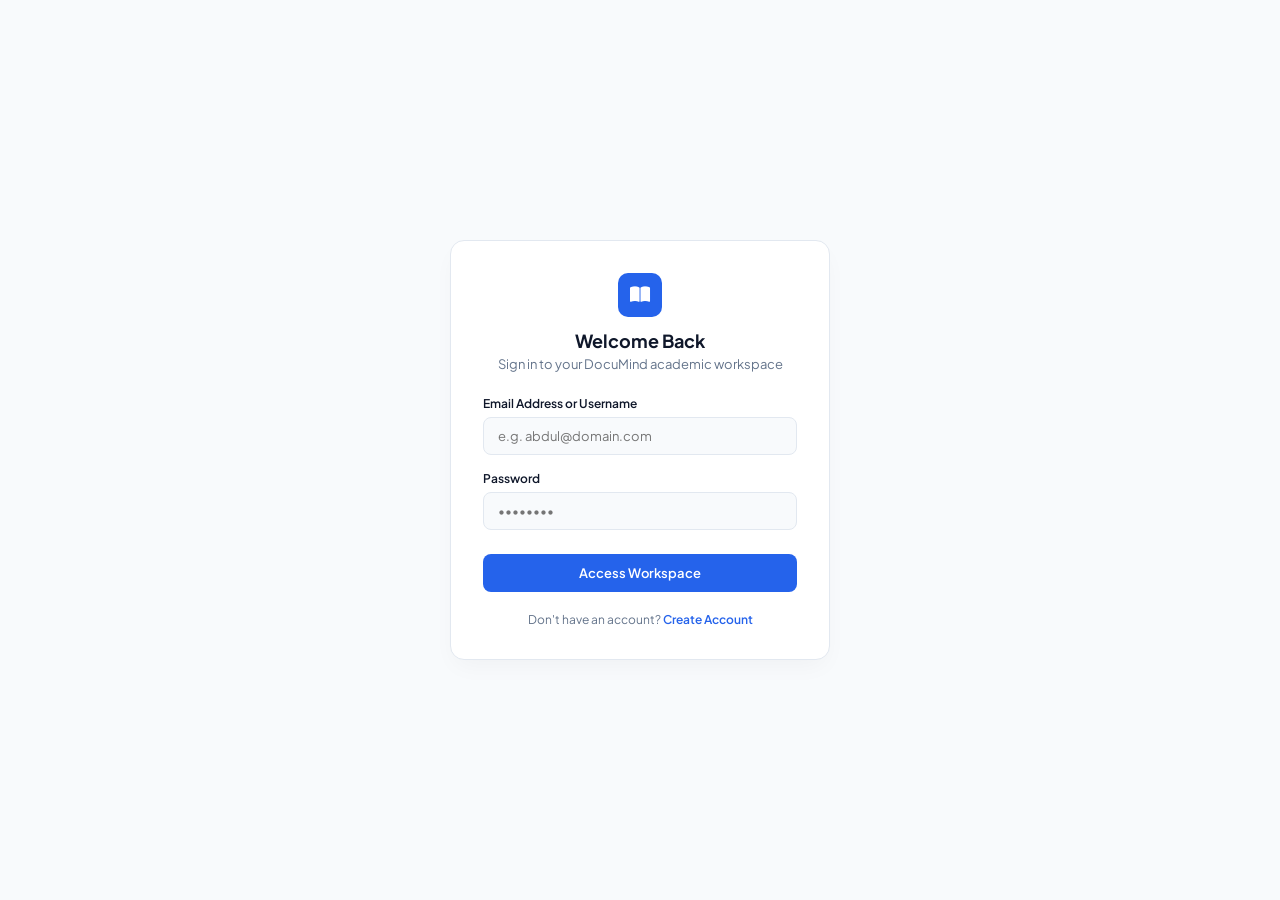
==== templates/login.html @ 6b1633f5 "uploaded" ====
<!DOCTYPE html>
<html lang="en">
<head>
    <meta charset="UTF-8">
    <meta name="viewport" content="width=device-width, initial-scale=1.0">
    <title>Sign In - DocuMind Academic Workspace</title>
    <!-- Google Fonts -->
    <link href="https://fonts.googleapis.com/css2?family=Plus+Jakarta+Sans:wght@400;500;600;700&display=swap" rel="stylesheet">
    <!-- FontAwesome Icons -->
    <link rel="stylesheet" href="https://cdnjs.cloudflare.com/ajax/libs/font-awesome/6.4.0/css/all.min.css">
    <!-- Separate CSS File -->
    <link rel="stylesheet" href="/static/auth.css">
</head>
<body>

    <div class="auth-container">
        <div class="auth-card">
            <div class="auth-header">
                <div class="auth-logo">
                    <i class="fa-solid fa-book-open"></i>
                </div>
                <h2>Welcome Back</h2>
                <p>Sign in to your DocuMind academic workspace</p>
            </div>

            <form onsubmit="handleLogin(event)" method="POST">
                <div class="form-group">
                    <label>Email Address or Username</label>
                    <input type="text" name="username" id="login-id" class="input-field" placeholder="e.g. abdul@domain.com" required>
                </div>

                <div class="form-group">
                    <label>Password</label>
                    <input type="password" name="password" id="login-pass" class="input-field" placeholder="••••••••" required>
                </div>

                <form action="/login" method="POST">
                
                    <button type="submit" name="login" class="btn-auth">Access Workspace</button>
                </a>
                </form>
            </form>

            <div class="auth-footer">
                Don't have an account? <a href="/register">Create Account</a>
            </div>
        </div>
    </div>

</body>
</html>
---- static/auth.css ----
:root {
    --bg-main: #f8fafc;
    --bg-surface: #ffffff;
    --border-color: #e2e8f0;
    --text-primary: #0f172a;
    --text-secondary: #64748b;
    --primary: #2563eb;
    --primary-hover: #1d4ed8;
    --primary-light: #eff6ff;
    --font-stack: 'Plus Jakarta Sans', sans-serif;
}

* {
    box-sizing: border-box;
    margin: 0;
    padding: 0;
    font-family: var(--font-stack);
}

body {
    background-color: var(--bg-main);
    color: var(--text-primary);
    height: 100vh;
    display: flex;
    align-items: center;
    justify-content: center;
}

.auth-container {
    width: 100%;
    max-width: 420px;
    padding: 20px;
}

.auth-card {
    background: var(--bg-surface);
    border: 1px solid var(--border-color);
    border-radius: 14px;
    padding: 32px;
    box-shadow: 0 10px 25px -5px rgba(0, 0, 0, 0.04);
}

.auth-header {
    text-align: center;
    margin-bottom: 24px;
}

.auth-logo {
    background: var(--primary);
    color: white;
    width: 44px;
    height: 44px;
    border-radius: 10px;
    display: flex;
    align-items: center;
    justify-content: center;
    font-size: 18px;
    margin: 0 auto 12px auto;
}

.auth-header h2 {
    font-size: 18px;
    font-weight: 700;
    color: var(--text-primary);
    margin-bottom: 4px;
}

.auth-header p {
    font-size: 13px;
    color: var(--text-secondary);
}

.form-group {
    margin-bottom: 16px;
}

.form-group label {
    font-size: 12px;
    font-weight: 600;
    color: var(--text-primary);
    display: block;
    margin-bottom: 6px;
}

.input-field {
    width: 100%;
    background: var(--bg-main);
    border: 1px solid var(--border-color);
    padding: 10px 14px;
    border-radius: 8px;
    font-size: 13px;
    color: var(--text-primary);
    outline: none;
    transition: border-color 0.2s;
}

.input-field:focus {
    border-color: var(--primary);
    background: var(--bg-surface);
}

.btn-auth {
    width: 100%;
    background: var(--primary);
    color: white;
    border: none;
    padding: 11px;
    border-radius: 8px;
    font-size: 13px;
    font-weight: 600;
    cursor: pointer;
    margin-top: 8px;
    transition: background 0.2s;
}

.btn-auth:hover {
    background: var(--primary-hover);
}

.auth-footer {
    text-align: center;
    margin-top: 20px;
    font-size: 12px;
    color: var(--text-secondary);
}

.auth-footer a {
    color: var(--primary);
    text-decoration: none;
    font-weight: 600;
}

.auth-footer a:hover {
    text-decoration: underline;
}
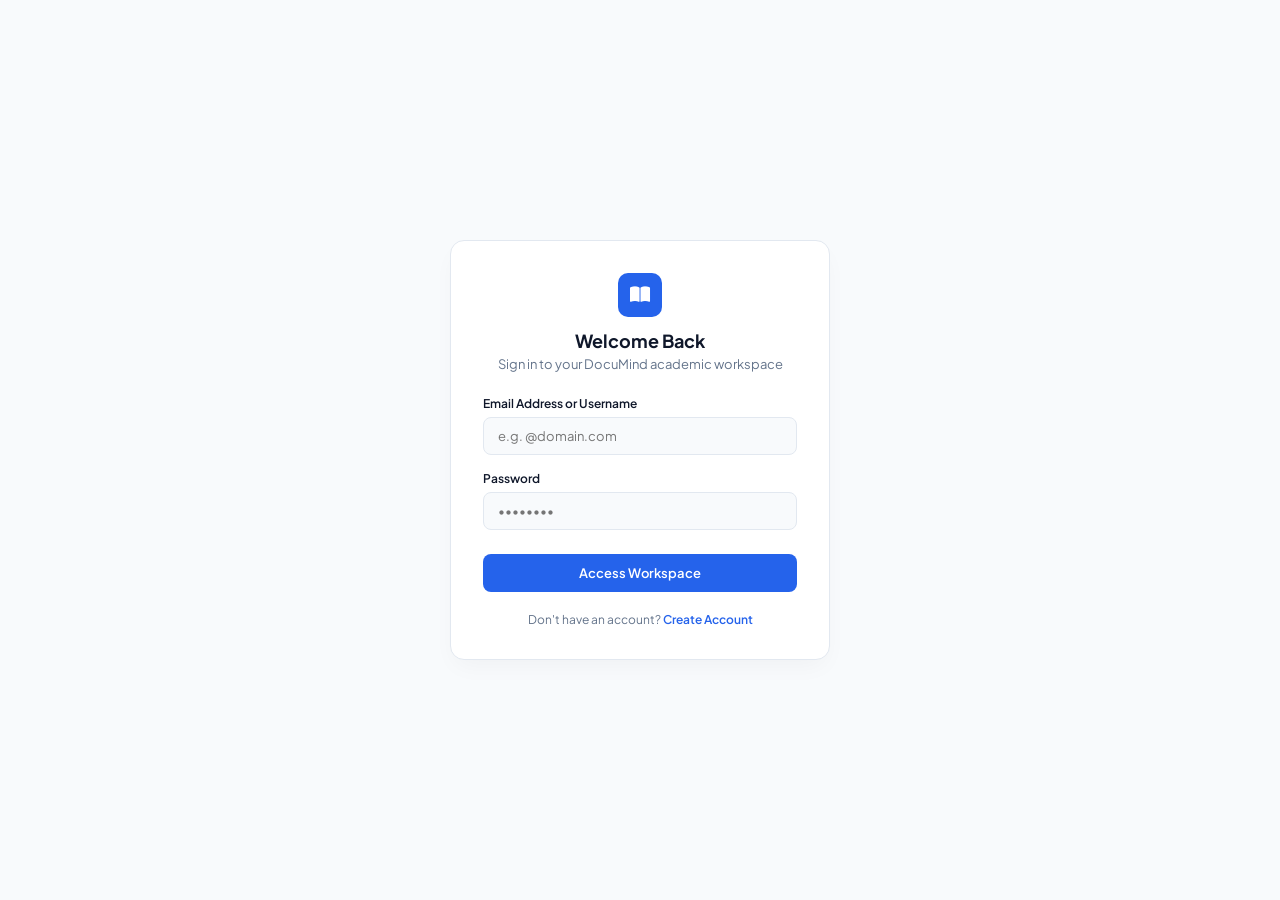
==== commit 7c3ad20b: "Update title and content for login page" ====
--- a/templates/login.html
+++ b/templates/login.html
@@ -3,7 +3,7 @@
 <head>
     <meta charset="UTF-8">
     <meta name="viewport" content="width=device-width, initial-scale=1.0">
-    <title>Sign In - DocuMind Academic Workspace</title>
+    <title>Sign In - EduMind Academic Workspace</title>
     <!-- Google Fonts -->
     <link href="https://fonts.googleapis.com/css2?family=Plus+Jakarta+Sans:wght@400;500;600;700&display=swap" rel="stylesheet">
     <!-- FontAwesome Icons -->
@@ -26,7 +26,7 @@
             <form onsubmit="handleLogin(event)" method="POST">
                 <div class="form-group">
                     <label>Email Address or Username</label>
-                    <input type="text" name="username" id="login-id" class="input-field" placeholder="e.g. abdul@domain.com" required>
+                    <input type="text" name="username" id="login-id" class="input-field" placeholder="e.g. @domain.com" required>
                 </div>
 
                 <div class="form-group">
@@ -48,4 +48,4 @@
     </div>
 
 </body>
-</html>+</html>
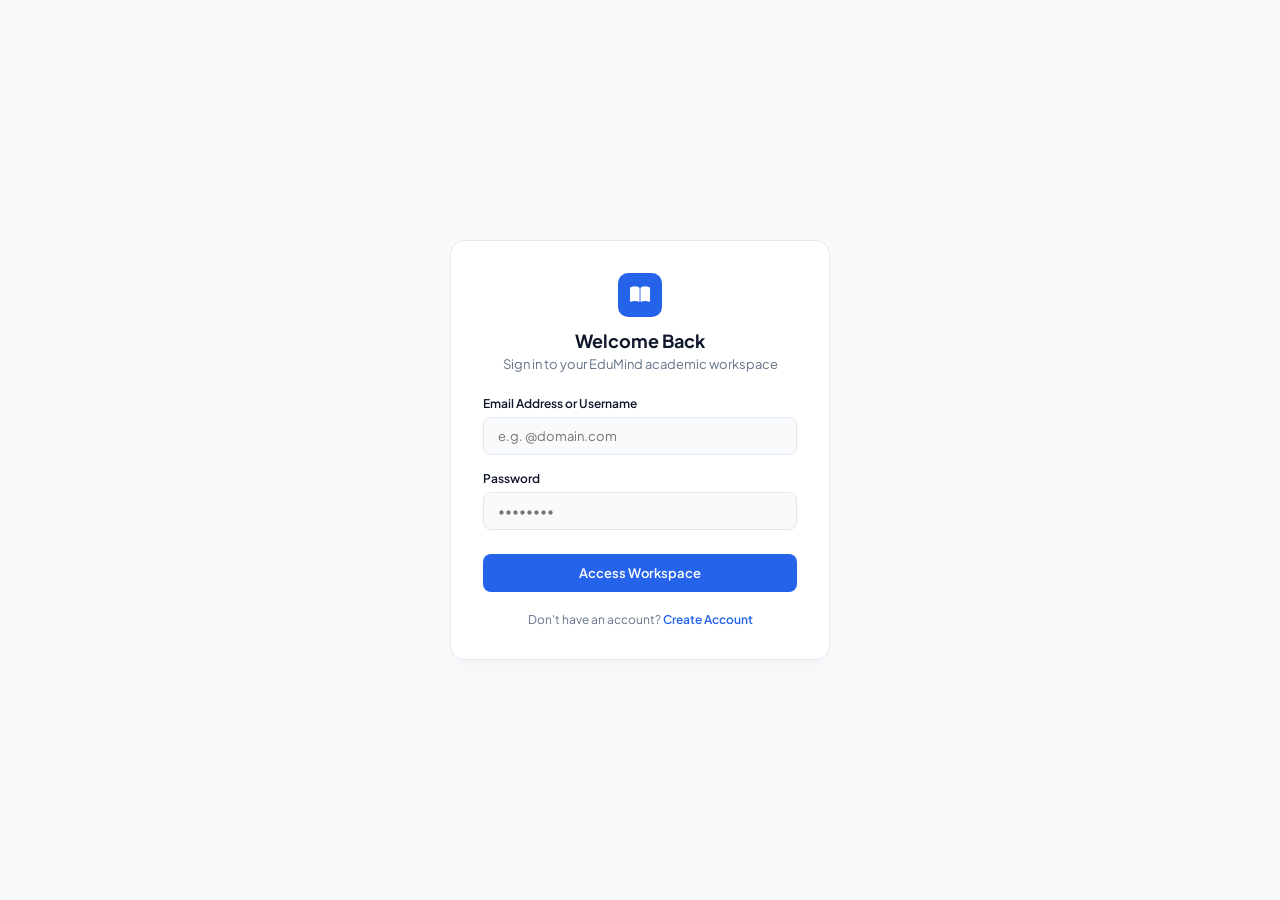
==== commit 5a389359: "Change welcome message in login.html Updated the welcome message in the login form." ====
--- a/templates/login.html
+++ b/templates/login.html
@@ -20,7 +20,7 @@
                     <i class="fa-solid fa-book-open"></i>
                 </div>
                 <h2>Welcome Back</h2>
-                <p>Sign in to your DocuMind academic workspace</p>
+                <p>Sign in to your EduMind academic workspace</p>
             </div>
 
             <form onsubmit="handleLogin(event)" method="POST">
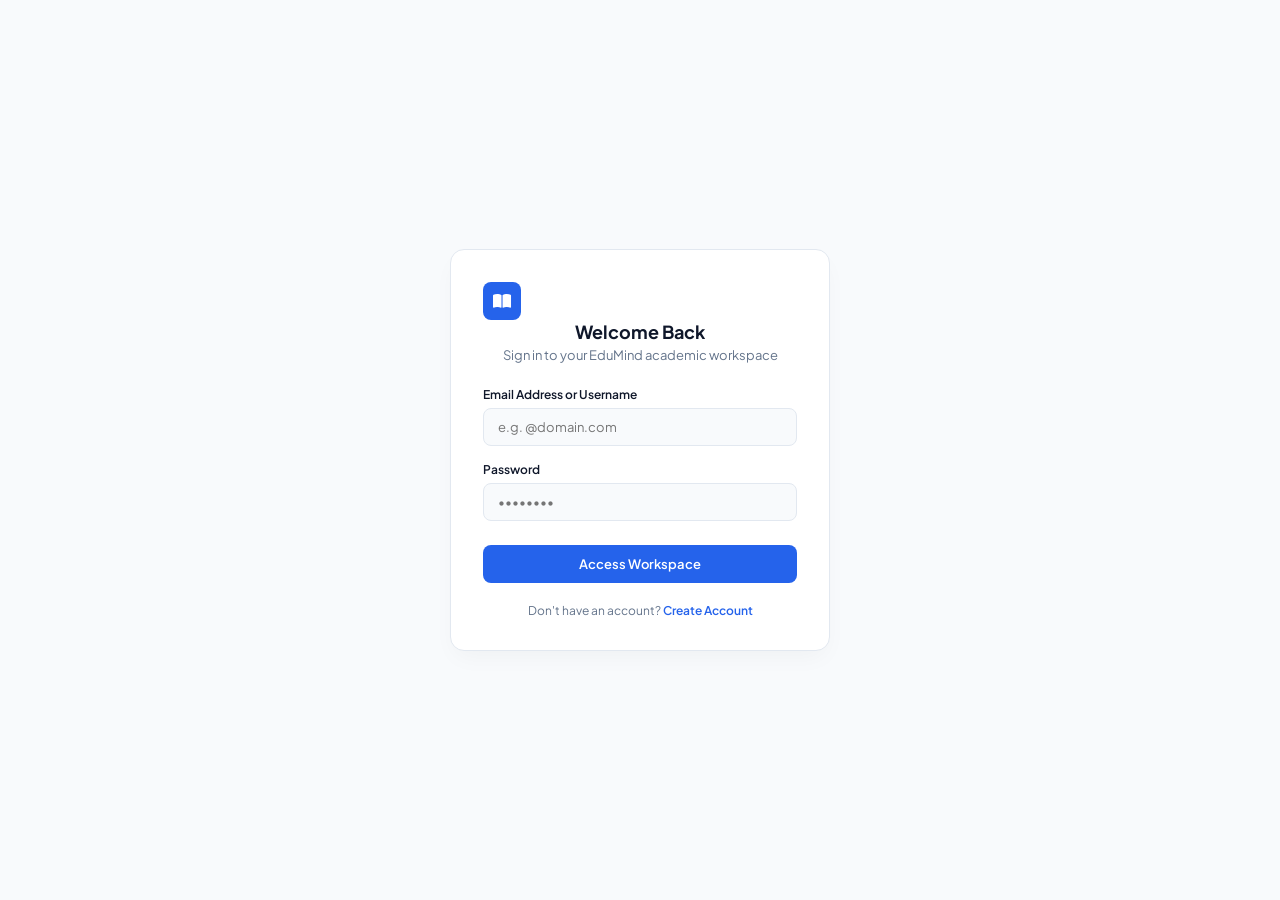
==== commit 46f5bd12: "Fix HTML structure in login template" ====
--- a/templates/login.html
+++ b/templates/login.html
@@ -16,7 +16,7 @@
     <div class="auth-container">
         <div class="auth-card">
             <div class="auth-header">
-                <div class="auth-logo">
+                <div class="brand-logo">
                     <i class="fa-solid fa-book-open"></i>
                 </div>
                 <h2>Welcome Back</h2>
--- a/static/auth.css
+++ b/static/auth.css
@@ -45,17 +45,16 @@
     margin-bottom: 24px;
 }
 
-.auth-logo {
+.brand-logo {
     background: var(--primary);
     color: white;
-    width: 44px;
-    height: 44px;
-    border-radius: 10px;
+    width: 38px;
+    height: 38px;
+    border-radius: 8px;
     display: flex;
     align-items: center;
     justify-content: center;
-    font-size: 18px;
-    margin: 0 auto 12px auto;
+    font-size: 16px;
 }
 
 .auth-header h2 {
@@ -132,4 +131,4 @@
 
 .auth-footer a:hover {
     text-decoration: underline;
-}+}
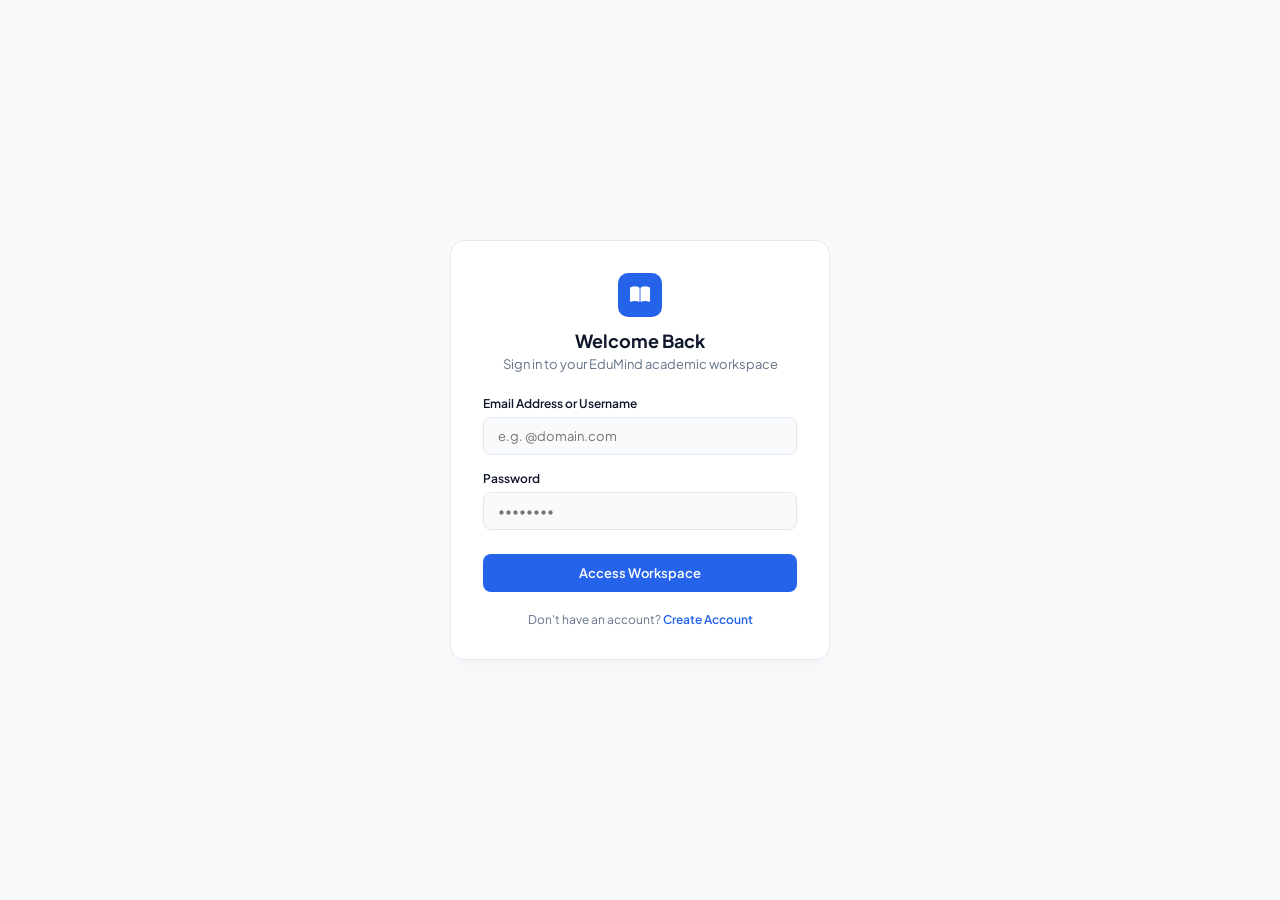
==== commit 645b5b30: "Fix form nesting and update logo class name Fixed nested form issue and corrected class name for log" ====
--- a/templates/login.html
+++ b/templates/login.html
@@ -16,7 +16,7 @@
     <div class="auth-container">
         <div class="auth-card">
             <div class="auth-header">
-                <div class="brand-logo">
+                <div class="auth-logo">
                     <i class="fa-solid fa-book-open"></i>
                 </div>
                 <h2>Welcome Back</h2>
--- a/static/auth.css
+++ b/static/auth.css
@@ -45,16 +45,17 @@
     margin-bottom: 24px;
 }
 
-.brand-logo {
+.auth-logo {
     background: var(--primary);
     color: white;
-    width: 38px;
-    height: 38px;
-    border-radius: 8px;
+    width: 44px;
+    height: 44px;
+    border-radius: 10px;
     display: flex;
     align-items: center;
     justify-content: center;
-    font-size: 16px;
+    font-size: 18px;
+    margin: 0 auto 12px auto;
 }
 
 .auth-header h2 {
